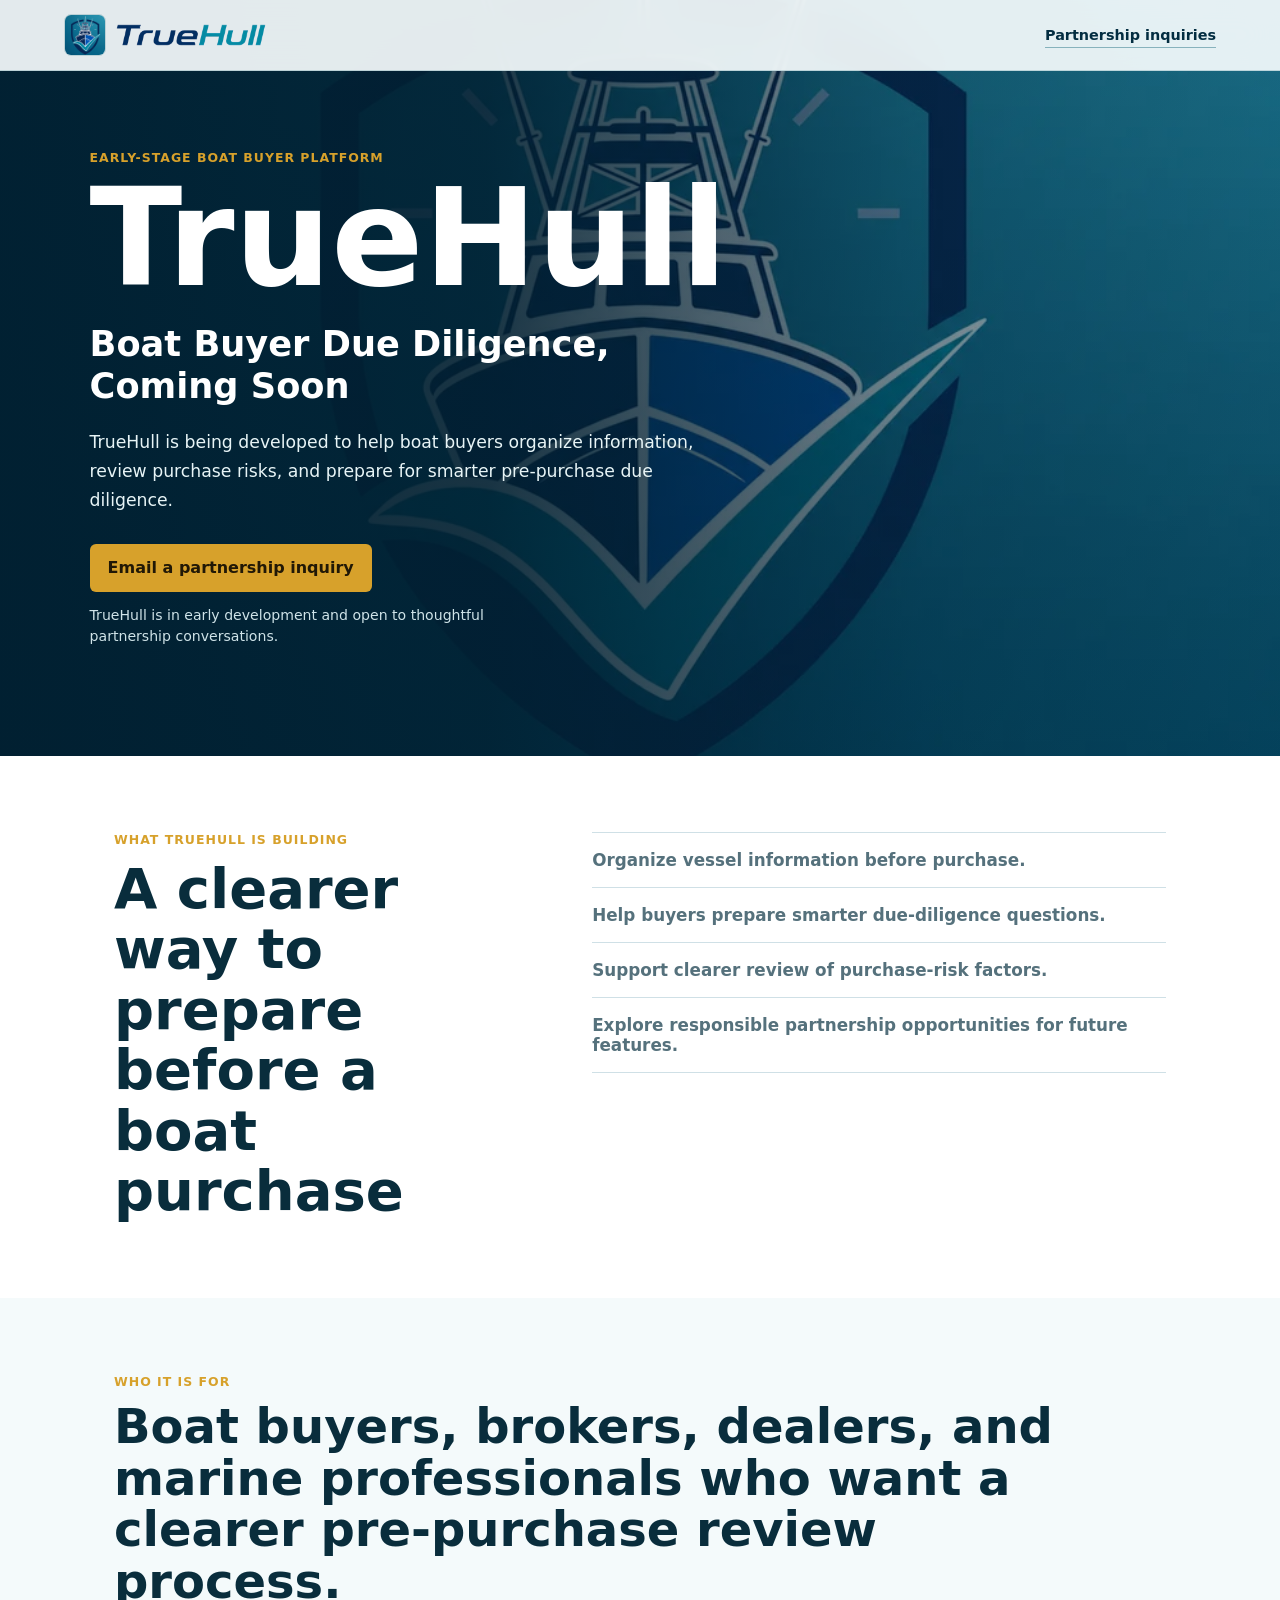
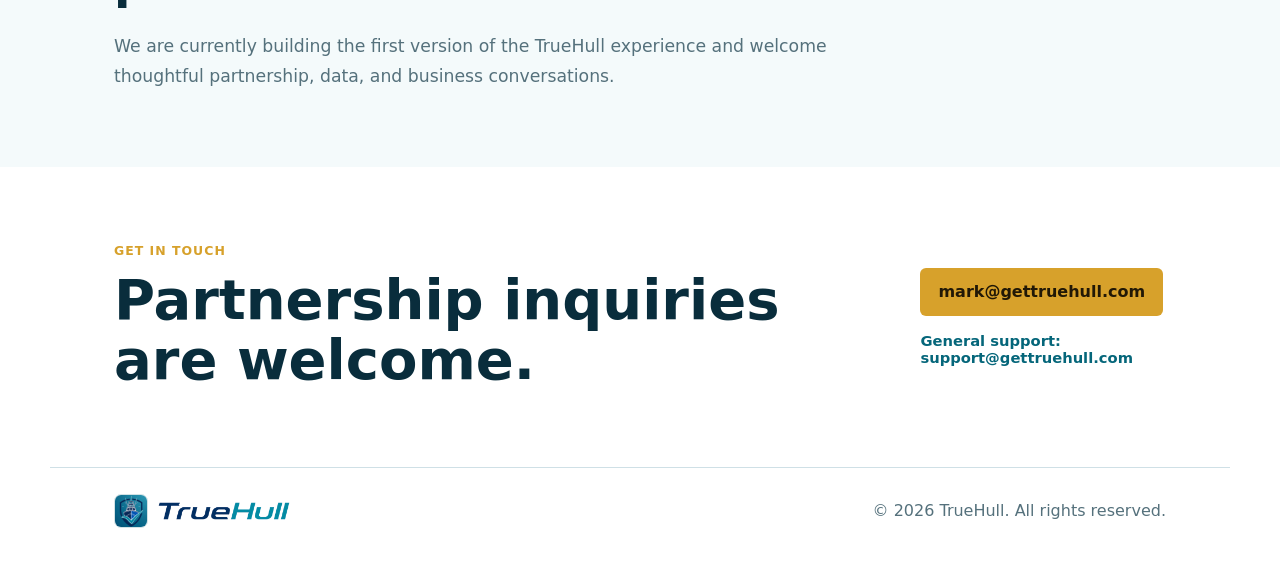
==== index.html @ 4459aa9a "Initial commit" ====
<!doctype html>
<html lang="en">
  <head>
    <meta charset="UTF-8" />
    <meta name="viewport" content="width=device-width, initial-scale=1.0" />
    <title>TrueHull</title>
    <meta
      name="description"
      content="TrueHull is an early-stage boat buyer due-diligence platform being developed to help boat buyers organize information and prepare for smarter pre-purchase review."
    />
    <meta property="og:title" content="TrueHull" />
    <meta
      property="og:description"
      content="An early-stage boat buyer due-diligence platform for clearer pre-purchase review."
    />
    <meta property="og:type" content="website" />
    <meta property="og:url" content="https://gettruehull.com/" />
    <meta
      property="og:image"
      content="https://gettruehull.com/assets/truehull-logo.webp"
    />
    <link rel="icon" href="assets/favicon.ico" sizes="any" />
    <link
      rel="icon"
      type="image/png"
      sizes="32x32"
      href="assets/favicon-32x32.png"
    />
    <link
      rel="icon"
      type="image/png"
      sizes="16x16"
      href="assets/favicon-16x16.png"
    />
    <link rel="apple-touch-icon" href="assets/apple-touch-icon.png" />
    <link rel="stylesheet" href="styles.css" />
  </head>
  <body>
    <header class="landing-header">
      <div class="landing-brand">
        <img
          class="brand-mark"
          src="assets/truehull-mark.png"
          alt=""
          aria-hidden="true"
        />
        <img
          class="brand-wordmark"
          src="assets/truehull-wordmark.png"
          alt="TrueHull"
        />
      </div>
      <a class="header-contact" href="#contact">Partnership inquiries</a>
    </header>

    <main>
      <section class="landing-hero">
        <div class="hero-shade" aria-hidden="true"></div>
        <div class="hero-content">
          <p class="eyebrow">Early-stage boat buyer platform</p>
          <h1>TrueHull</h1>
          <p class="hero-heading">Boat Buyer Due Diligence, Coming Soon</p>
          <p class="hero-copy">
            TrueHull is being developed to help boat buyers organize
            information, review purchase risks, and prepare for smarter
            pre-purchase due diligence.
          </p>
          <a
            class="primary-action"
            href="mailto:mark@gettruehull.com?subject=TrueHull%20Partnership%20Inquiry"
            >Email a partnership inquiry</a
          >
          <p class="hero-development-note">
            TrueHull is in early development and open to thoughtful partnership
            conversations.
          </p>
        </div>
      </section>

      <section class="landing-section building-section">
        <div class="section-intro">
          <p class="eyebrow">What TrueHull is building</p>
          <h2>A clearer way to prepare before a boat purchase</h2>
        </div>
        <div class="building-list">
          <p>Organize vessel information before purchase.</p>
          <p>Help buyers prepare smarter due-diligence questions.</p>
          <p>Support clearer review of purchase-risk factors.</p>
          <p>
            Explore responsible partnership opportunities for future features.
          </p>
        </div>
      </section>

      <section class="landing-section audience-section">
        <p class="eyebrow">Who it is for</p>
        <h2>
          Boat buyers, brokers, dealers, and marine professionals who want a
          clearer pre-purchase review process.
        </h2>
        <p>
          We are currently building the first version of the TrueHull experience
          and welcome thoughtful partnership, data, and business conversations.
        </p>
      </section>

      <section id="contact" class="contact-band">
        <div>
          <p class="eyebrow">Get in touch</p>
          <h2>Partnership inquiries are welcome.</h2>
        </div>
        <div class="contact-actions">
          <a
            class="primary-action"
            href="mailto:mark@gettruehull.com?subject=TrueHull%20Partnership%20Inquiry"
            >mark@gettruehull.com</a
          >
          <a class="secondary-contact" href="mailto:support@gettruehull.com"
            >General support: support@gettruehull.com</a
          >
        </div>
      </section>
    </main>

    <footer class="landing-footer">
      <div class="landing-brand">
        <img
          class="brand-mark"
          src="assets/truehull-mark.png"
          alt=""
          aria-hidden="true"
        />
        <img
          class="brand-wordmark"
          src="assets/truehull-wordmark.png"
          alt="TrueHull"
        />
      </div>
      <p>&copy; 2026 TrueHull. All rights reserved.</p>
    </footer>
  </body>
</html>
---- styles.css ----
:root {
  --ink: #092d3c;
  --muted: #55717c;
  --line: #cfe0e6;
  --water: #087f96;
  --water-strong: #05667a;
  --deep: #032d41;
  --foam: #f4fafb;
  --surface: #ffffff;
  --accent: #d7a12b;
}

* {
  box-sizing: border-box;
}

html {
  scroll-behavior: smooth;
}

body {
  background: var(--surface);
  color: var(--ink);
  font-family:
    Inter, ui-sans-serif, system-ui, -apple-system, BlinkMacSystemFont,
    "Segoe UI", Arial, sans-serif;
  margin: 0;
}

a {
  color: inherit;
  text-decoration: none;
}

.landing-header {
  align-items: center;
  backdrop-filter: blur(18px);
  background: rgba(247, 252, 253, 0.92);
  border-bottom: 1px solid rgba(7, 93, 112, 0.18);
  color: var(--deep);
  display: flex;
  justify-content: space-between;
  left: 0;
  padding: 14px clamp(20px, 5vw, 72px);
  position: absolute;
  right: 0;
  top: 0;
  z-index: 2;
}

.landing-brand {
  align-items: center;
  display: inline-flex;
  gap: 10px;
}

.landing-brand .brand-mark {
  border: 1px solid rgba(7, 93, 112, 0.18);
  border-radius: 7px;
  display: block;
  flex: 0 0 auto;
  height: 42px;
  width: 42px;
}

.landing-brand .brand-wordmark {
  display: block;
  height: auto;
  max-width: 100%;
  width: 150px;
}

.header-contact {
  border-bottom: 1px solid rgba(7, 93, 112, 0.42);
  color: var(--deep);
  font-size: 0.9rem;
  font-weight: 800;
  padding: 4px 0;
}

.landing-hero {
  align-items: center;
  background-image: url("assets/truehull-logo.webp");
  background-position: 56% center;
  background-size: cover;
  color: white;
  display: flex;
  min-height: min(760px, 84vh);
  overflow: hidden;
  padding: 112px clamp(20px, 7vw, 104px) 70px;
  position: relative;
}

.hero-shade {
  background:
    linear-gradient(
      90deg,
      rgba(1, 31, 48, 0.96) 0%,
      rgba(1, 31, 48, 0.86) 38%,
      rgba(1, 31, 48, 0.34) 72%,
      rgba(1, 31, 48, 0.16) 100%
    ),
    linear-gradient(180deg, rgba(1, 31, 48, 0.2), rgba(1, 31, 48, 0.42));
  inset: 0;
  position: absolute;
}

.hero-content {
  max-width: 660px;
  min-width: 0;
  position: relative;
  width: 100%;
  z-index: 1;
}

.eyebrow {
  color: var(--accent);
  font-size: 0.78rem;
  font-weight: 850;
  letter-spacing: 0.08em;
  margin: 0 0 12px;
  text-transform: uppercase;
}

.landing-hero h1 {
  font-size: clamp(4.6rem, 12vw, 8.5rem);
  line-height: 0.9;
  margin: 0;
}

.hero-heading {
  font-size: clamp(1.4rem, 3vw, 2.2rem);
  font-weight: 750;
  line-height: 1.2;
  margin: 24px 0 0;
  max-width: 620px;
}

.hero-copy {
  color: #e7f4f6;
  font-size: 1.08rem;
  line-height: 1.7;
  margin: 20px 0 0;
  max-width: 610px;
}

.primary-action {
  align-items: center;
  background: var(--accent);
  border-radius: 6px;
  color: #211806;
  display: inline-flex;
  font-weight: 850;
  justify-content: center;
  margin-top: 28px;
  min-height: 48px;
  padding: 12px 18px;
}

.primary-action:hover,
.primary-action:focus-visible {
  background: #e3ae38;
}

.hero-development-note {
  color: #cfe3e8;
  font-size: 0.88rem;
  line-height: 1.55;
  margin: 13px 0 0;
  max-width: 460px;
}

.landing-section,
.contact-band,
.landing-footer {
  margin: 0 auto;
  max-width: 1180px;
  padding: 76px clamp(20px, 5vw, 64px);
}

.building-section {
  align-items: start;
  display: grid;
  gap: 54px;
  grid-template-columns: minmax(0, 0.85fr) minmax(0, 1.15fr);
}

.section-intro h2,
.audience-section h2,
.contact-band h2 {
  font-size: clamp(2rem, 5vw, 3.5rem);
  line-height: 1.08;
  margin: 0;
}

.building-list {
  border-top: 1px solid var(--line);
}

.building-list p {
  border-bottom: 1px solid var(--line);
  color: var(--muted);
  font-size: 1.05rem;
  font-weight: 720;
  margin: 0;
  padding: 17px 0;
}

.audience-section {
  background: var(--foam);
  max-width: none;
  padding-left: max(clamp(20px, 5vw, 64px), calc((100vw - 1052px) / 2));
  padding-right: max(clamp(20px, 5vw, 64px), calc((100vw - 1052px) / 2));
}

.audience-section h2 {
  font-size: clamp(1.8rem, 4.2vw, 3rem);
  max-width: 980px;
}

.audience-section > p:last-child {
  color: var(--muted);
  font-size: 1.08rem;
  line-height: 1.7;
  margin: 24px 0 0;
  max-width: 720px;
}

.contact-band {
  align-items: center;
  display: flex;
  gap: 48px;
  justify-content: space-between;
}

.contact-actions {
  align-items: flex-start;
  display: flex;
  flex-direction: column;
}

.contact-actions .primary-action {
  margin-top: 0;
}

.secondary-contact {
  color: var(--water-strong);
  font-size: 0.92rem;
  font-weight: 750;
  margin-top: 16px;
}

.landing-footer {
  align-items: center;
  border-top: 1px solid var(--line);
  color: var(--muted);
  display: flex;
  justify-content: space-between;
  padding-bottom: 34px;
  padding-top: 26px;
}

.landing-footer .landing-brand {
  color: var(--deep);
}

.landing-footer .brand-mark {
  height: 34px;
  width: 34px;
}

.landing-footer .brand-wordmark {
  width: 132px;
}

.landing-footer p {
  margin: 0;
}

@media (max-width: 760px) {
  .landing-header {
    gap: 14px;
    padding: 12px 18px;
  }

  .landing-brand {
    flex-shrink: 0;
  }

  .landing-brand .brand-mark {
    height: 38px;
    width: 38px;
  }

  .landing-header .brand-wordmark {
    width: 126px;
  }

  .header-contact {
    font-size: 0.78rem;
    min-width: 0;
    text-align: right;
  }

  .landing-hero {
    background-position: 62% center;
    min-height: 720px;
    padding: 104px 20px 48px;
  }

  .hero-shade {
    background: linear-gradient(
      180deg,
      rgba(1, 31, 48, 0.8) 0%,
      rgba(1, 31, 48, 0.82) 45%,
      rgba(1, 31, 48, 0.94) 100%
    );
  }

  .landing-hero h1 {
    font-size: clamp(3.5rem, 18vw, 4.4rem);
  }

  .hero-content {
    align-self: end;
  }

  .primary-action {
    width: 100%;
  }

  .landing-section,
  .contact-band {
    padding: 56px 20px;
  }

  .building-section {
    gap: 32px;
    grid-template-columns: 1fr;
  }

  .contact-band,
  .landing-footer {
    align-items: stretch;
    flex-direction: column;
  }

  .contact-band {
    gap: 30px;
  }

  .landing-footer {
    gap: 16px;
    padding: 24px 20px 30px;
  }
}
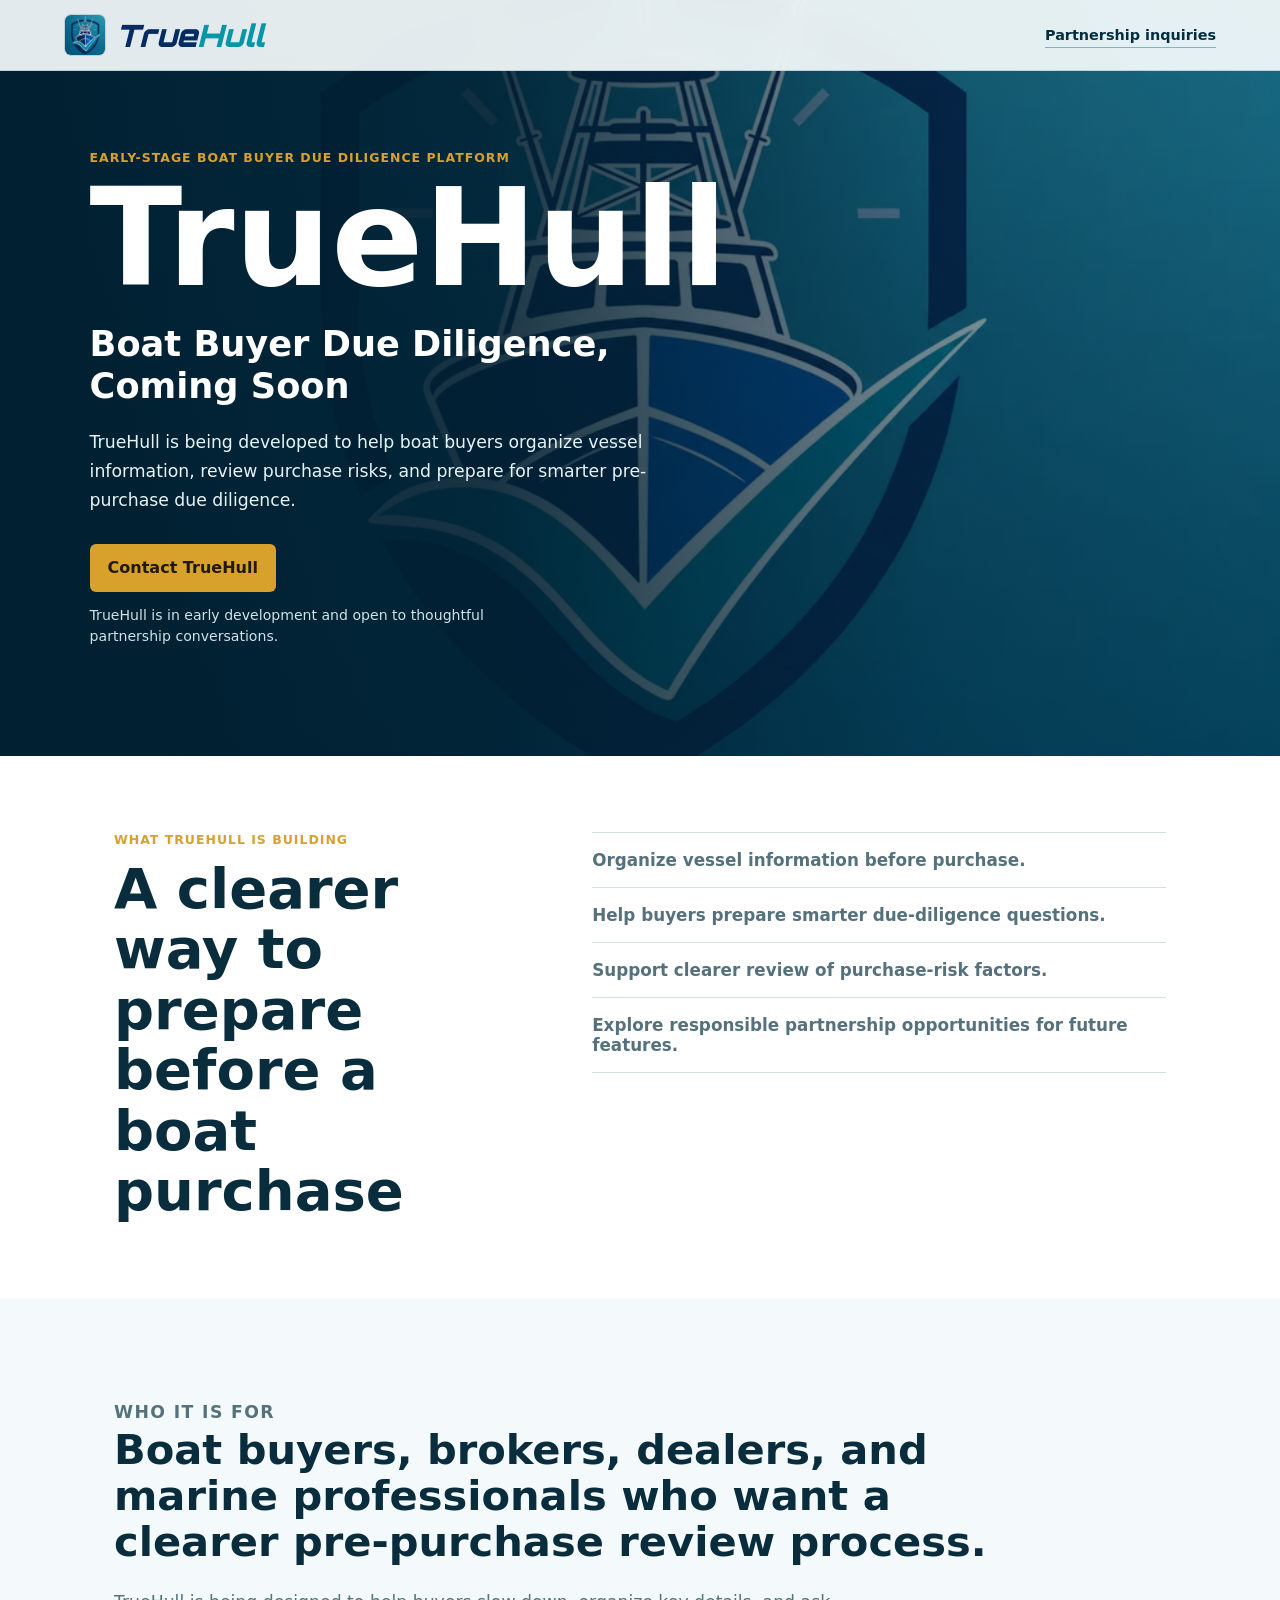
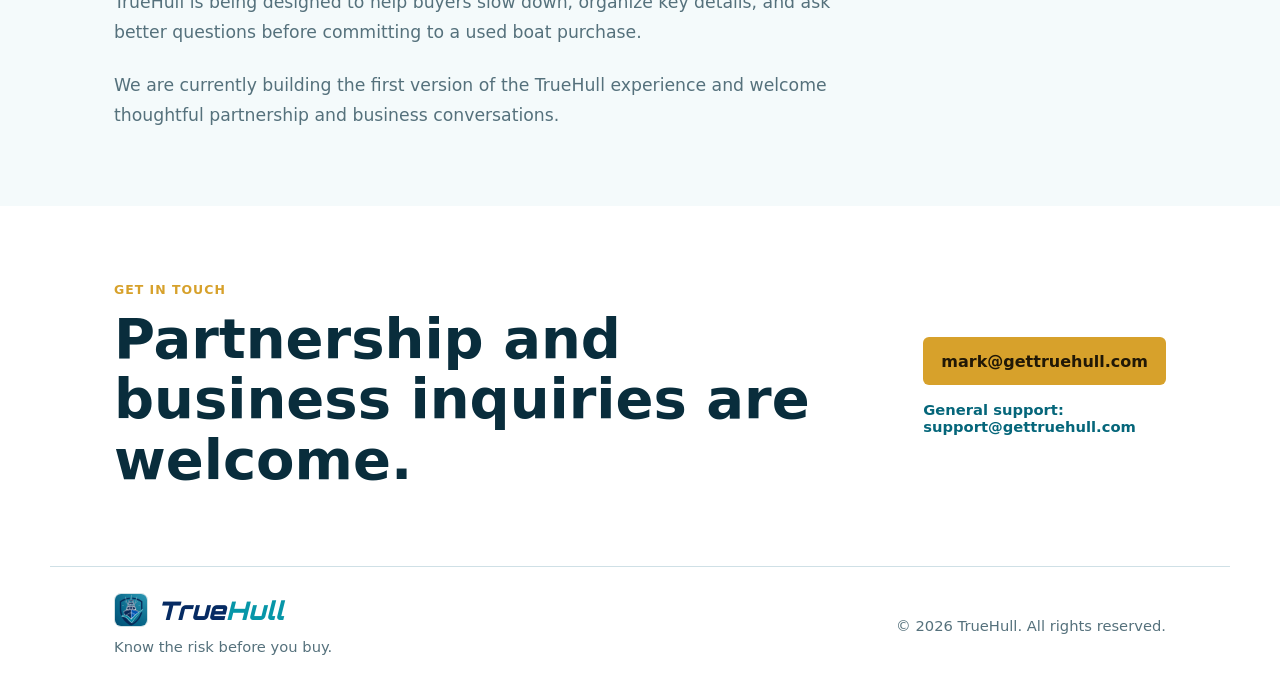
==== commit 44dc63c0: "Polish landing page text wordmark Replaced the generated PNG wordmark with a responsive semantic Tru" ====
--- a/index.html
+++ b/index.html
@@ -6,7 +6,7 @@
     <title>TrueHull</title>
     <meta
       name="description"
-      content="TrueHull is an early-stage boat buyer due-diligence platform being developed to help boat buyers organize information and prepare for smarter pre-purchase review."
+      content="TrueHull is an early-stage boat buyer due-diligence platform being developed to help boat buyers organize vessel information and prepare for smarter pre-purchase review."
     />
     <meta property="og:title" content="TrueHull" />
     <meta
@@ -33,23 +33,27 @@
       href="assets/favicon-16x16.png"
     />
     <link rel="apple-touch-icon" href="assets/apple-touch-icon.png" />
+    <link rel="preconnect" href="https://fonts.googleapis.com" />
+    <link rel="preconnect" href="https://fonts.gstatic.com" crossorigin />
+    <link
+      href="https://fonts.googleapis.com/css2?family=Orbitron:wght@700;800;900&family=Rajdhani:wght@600;700&display=swap"
+      rel="stylesheet"
+    />
     <link rel="stylesheet" href="styles.css" />
   </head>
   <body>
     <header class="landing-header">
-      <div class="landing-brand">
+      <a class="landing-brand" href="/" aria-label="TrueHull home">
         <img
           class="brand-mark"
           src="assets/truehull-mark.png"
           alt=""
           aria-hidden="true"
         />
-        <img
-          class="brand-wordmark"
-          src="assets/truehull-wordmark.png"
-          alt="TrueHull"
-        />
-      </div>
+        <span class="brand-wordmark">
+          <span class="brand-true">True</span><span class="brand-hull">Hull</span>
+        </span>
+      </a>
       <a class="header-contact" href="#contact">Partnership inquiries</a>
     </header>
 
@@ -57,18 +61,18 @@
       <section class="landing-hero">
         <div class="hero-shade" aria-hidden="true"></div>
         <div class="hero-content">
-          <p class="eyebrow">Early-stage boat buyer platform</p>
+          <p class="eyebrow">Early-stage boat buyer due diligence platform</p>
           <h1>TrueHull</h1>
           <p class="hero-heading">Boat Buyer Due Diligence, Coming Soon</p>
           <p class="hero-copy">
-            TrueHull is being developed to help boat buyers organize
+            TrueHull is being developed to help boat buyers organize vessel
             information, review purchase risks, and prepare for smarter
             pre-purchase due diligence.
           </p>
           <a
             class="primary-action"
             href="mailto:mark@gettruehull.com?subject=TrueHull%20Partnership%20Inquiry"
-            >Email a partnership inquiry</a
+            >Contact TrueHull</a
           >
           <p class="hero-development-note">
             TrueHull is in early development and open to thoughtful partnership
@@ -99,15 +103,20 @@
           clearer pre-purchase review process.
         </h2>
         <p>
+          TrueHull is being designed to help buyers slow down, organize key
+          details, and ask better questions before committing to a used boat
+          purchase.
+        </p>
+        <p>
           We are currently building the first version of the TrueHull experience
-          and welcome thoughtful partnership, data, and business conversations.
+          and welcome thoughtful partnership and business conversations.
         </p>
       </section>
 
       <section id="contact" class="contact-band">
         <div>
           <p class="eyebrow">Get in touch</p>
-          <h2>Partnership inquiries are welcome.</h2>
+          <h2>Partnership and business inquiries are welcome.</h2>
         </div>
         <div class="contact-actions">
           <a
@@ -123,20 +132,21 @@
     </main>
 
     <footer class="landing-footer">
-      <div class="landing-brand">
-        <img
-          class="brand-mark"
-          src="assets/truehull-mark.png"
-          alt=""
-          aria-hidden="true"
-        />
-        <img
-          class="brand-wordmark"
-          src="assets/truehull-wordmark.png"
-          alt="TrueHull"
-        />
+      <div class="footer-brand-group">
+        <a class="landing-brand" href="/" aria-label="TrueHull home">
+          <img
+            class="brand-mark"
+            src="assets/truehull-mark.png"
+            alt=""
+            aria-hidden="true"
+          />
+          <span class="brand-wordmark">
+            <span class="brand-true">True</span><span class="brand-hull">Hull</span>
+          </span>
+        </a>
+        <p class="footer-tagline">Know the risk before you buy.</p>
       </div>
-      <p>&copy; 2026 TrueHull. All rights reserved.</p>
+      <p class="footer-copyright">&copy; 2026 TrueHull. All rights reserved.</p>
     </footer>
   </body>
 </html>
--- a/styles.css
+++ b/styles.css
@@ -8,6 +8,8 @@
   --foam: #f4fafb;
   --surface: #ffffff;
   --accent: #d7a12b;
+  --brand-true: #062B63;
+  --brand-hull: #0796A8;
 }
 
 * {
@@ -30,6 +32,12 @@
 a {
   color: inherit;
   text-decoration: none;
+}
+
+a:focus-visible {
+  outline: 3px solid rgba(7, 150, 168, 0.35);
+  outline-offset: 4px;
+  border-radius: 6px;
 }
 
 .landing-header {
@@ -52,6 +60,12 @@
   align-items: center;
   display: inline-flex;
   gap: 10px;
+  text-decoration: none;
+}
+
+.landing-brand:hover,
+.landing-brand:focus-visible {
+  opacity: 0.9;
 }
 
 .landing-brand .brand-mark {
@@ -63,11 +77,24 @@
   width: 42px;
 }
 
-.landing-brand .brand-wordmark {
-  display: block;
-  height: auto;
-  max-width: 100%;
-  width: 150px;
+.brand-wordmark {
+  align-items: center;
+  display: inline-flex;
+  font-family: "Orbitron", "Rajdhani", sans-serif;
+  font-size: clamp(1.45rem, 2.4vw, 2.25rem);
+  font-style: italic;
+  font-weight: 900;
+  letter-spacing: 0;
+  line-height: 1;
+  white-space: nowrap;
+}
+
+.brand-true {
+  color: var(--brand-true);
+}
+
+.brand-hull {
+  color: var(--brand-hull);
 }
 
 .header-contact {
@@ -186,7 +213,6 @@
 }
 
 .section-intro h2,
-.audience-section h2,
 .contact-band h2 {
   font-size: clamp(2rem, 5vw, 3.5rem);
   line-height: 1.08;
@@ -214,16 +240,18 @@
 }
 
 .audience-section h2 {
-  font-size: clamp(1.8rem, 4.2vw, 3rem);
-  max-width: 980px;
-}
-
-.audience-section > p:last-child {
+  font-size: clamp(1.65rem, 3.7vw, 2.6rem);
+  line-height: 1.1;
+  margin: 0;
+  max-width: 920px;
+}
+
+.audience-section > p {
   color: var(--muted);
   font-size: 1.08rem;
   line-height: 1.7;
   margin: 24px 0 0;
-  max-width: 720px;
+  max-width: 760px;
 }
 
 .contact-band {
@@ -260,6 +288,12 @@
   padding-top: 26px;
 }
 
+.footer-brand-group {
+  display: flex;
+  flex-direction: column;
+  gap: 9px;
+}
+
 .landing-footer .landing-brand {
   color: var(--deep);
 }
@@ -270,11 +304,18 @@
 }
 
 .landing-footer .brand-wordmark {
-  width: 132px;
+  font-size: clamp(1.25rem, 2vw, 1.75rem);
 }
 
 .landing-footer p {
   margin: 0;
+}
+
+.footer-tagline,
+.footer-copyright {
+  color: var(--muted);
+  font-size: 0.92rem;
+  line-height: 1.5;
 }
 
 @media (max-width: 760px) {
@@ -293,7 +334,7 @@
   }
 
   .landing-header .brand-wordmark {
-    width: 126px;
+    font-size: clamp(1.25rem, 7vw, 1.65rem);
   }
 
   .header-contact {
@@ -353,4 +394,8 @@
     gap: 16px;
     padding: 24px 20px 30px;
   }
-}
+
+  .footer-brand-group {
+    gap: 8px;
+  }
+}
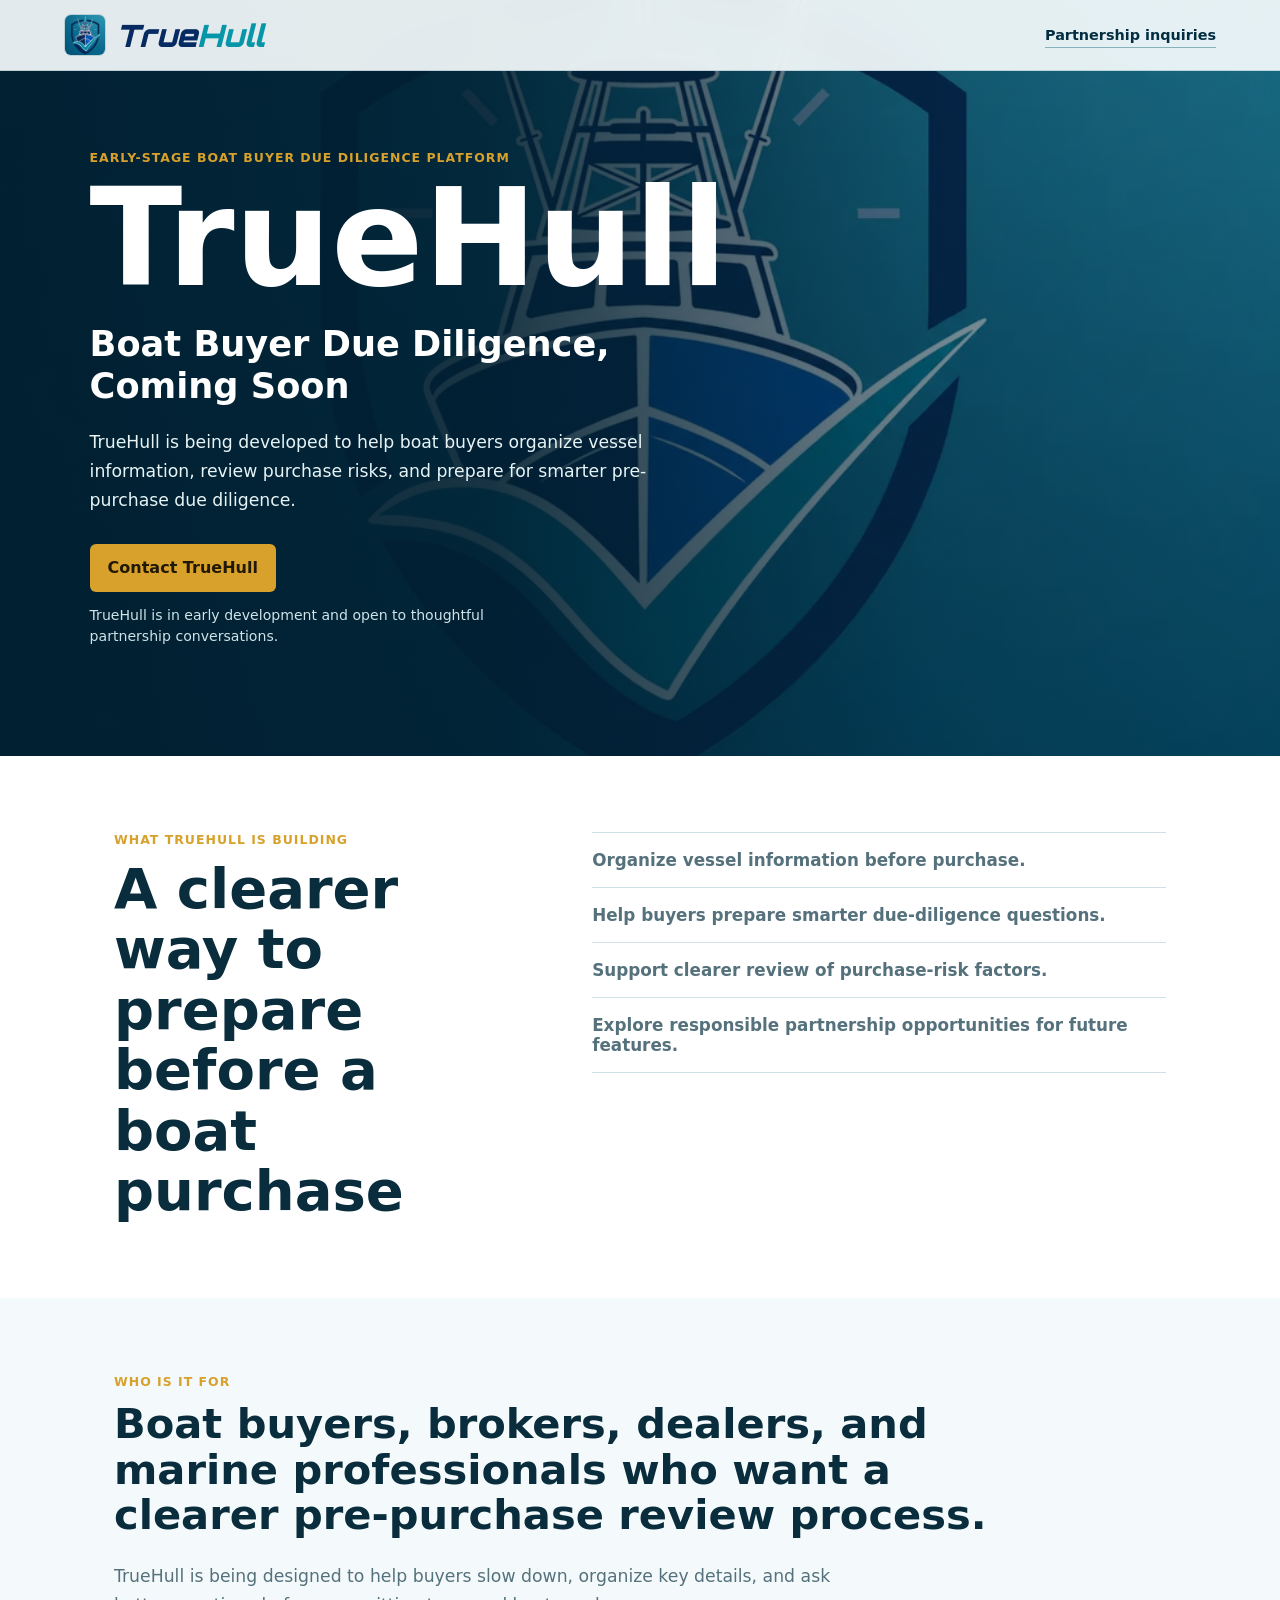
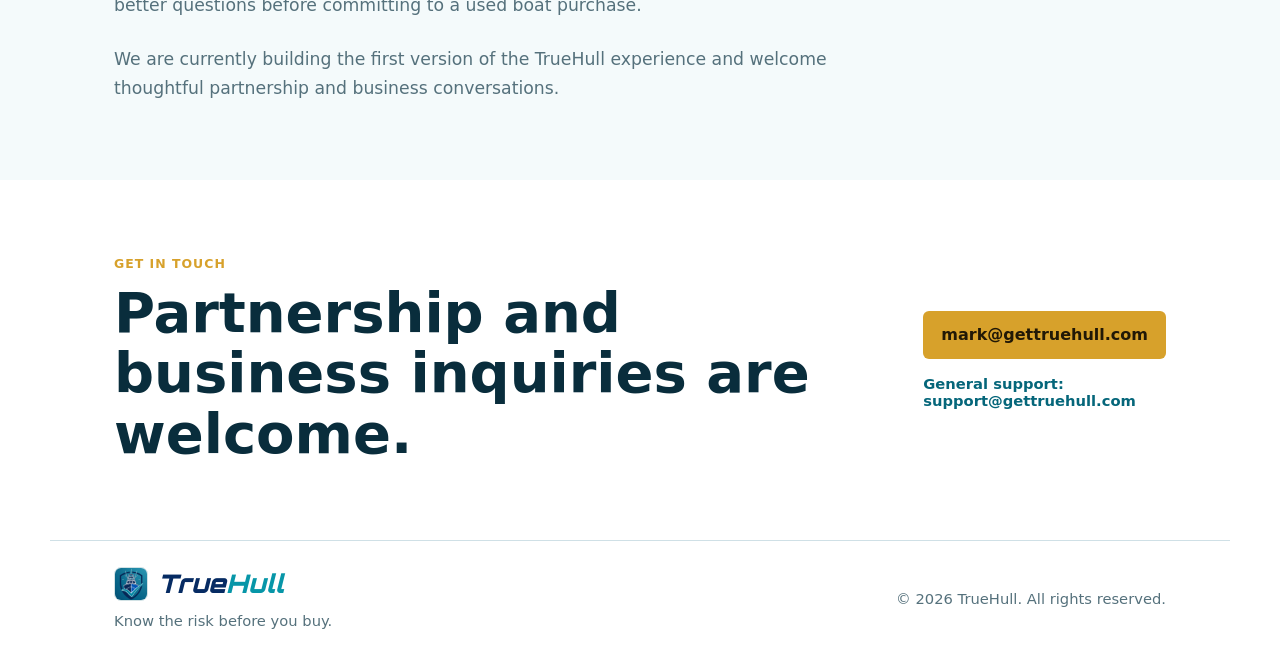
==== commit 86ee7009: "Fix audience section label styling Updated the audience section paragraph selector so the “Who it is" ====
--- a/index.html
+++ b/index.html
@@ -51,7 +51,8 @@
           aria-hidden="true"
         />
         <span class="brand-wordmark">
-          <span class="brand-true">True</span><span class="brand-hull">Hull</span>
+          <span class="brand-true">True</span
+          ><span class="brand-hull">Hull</span>
         </span>
       </a>
       <a class="header-contact" href="#contact">Partnership inquiries</a>
@@ -97,7 +98,7 @@
       </section>
 
       <section class="landing-section audience-section">
-        <p class="eyebrow">Who it is for</p>
+        <p class="eyebrow">Who is it for</p>
         <h2>
           Boat buyers, brokers, dealers, and marine professionals who want a
           clearer pre-purchase review process.
@@ -141,7 +142,8 @@
             aria-hidden="true"
           />
           <span class="brand-wordmark">
-            <span class="brand-true">True</span><span class="brand-hull">Hull</span>
+            <span class="brand-true">True</span
+            ><span class="brand-hull">Hull</span>
           </span>
         </a>
         <p class="footer-tagline">Know the risk before you buy.</p>
--- a/styles.css
+++ b/styles.css
@@ -246,7 +246,7 @@
   max-width: 920px;
 }
 
-.audience-section > p {
+.audience-section > p:not(.eyebrow) {
   color: var(--muted);
   font-size: 1.08rem;
   line-height: 1.7;
